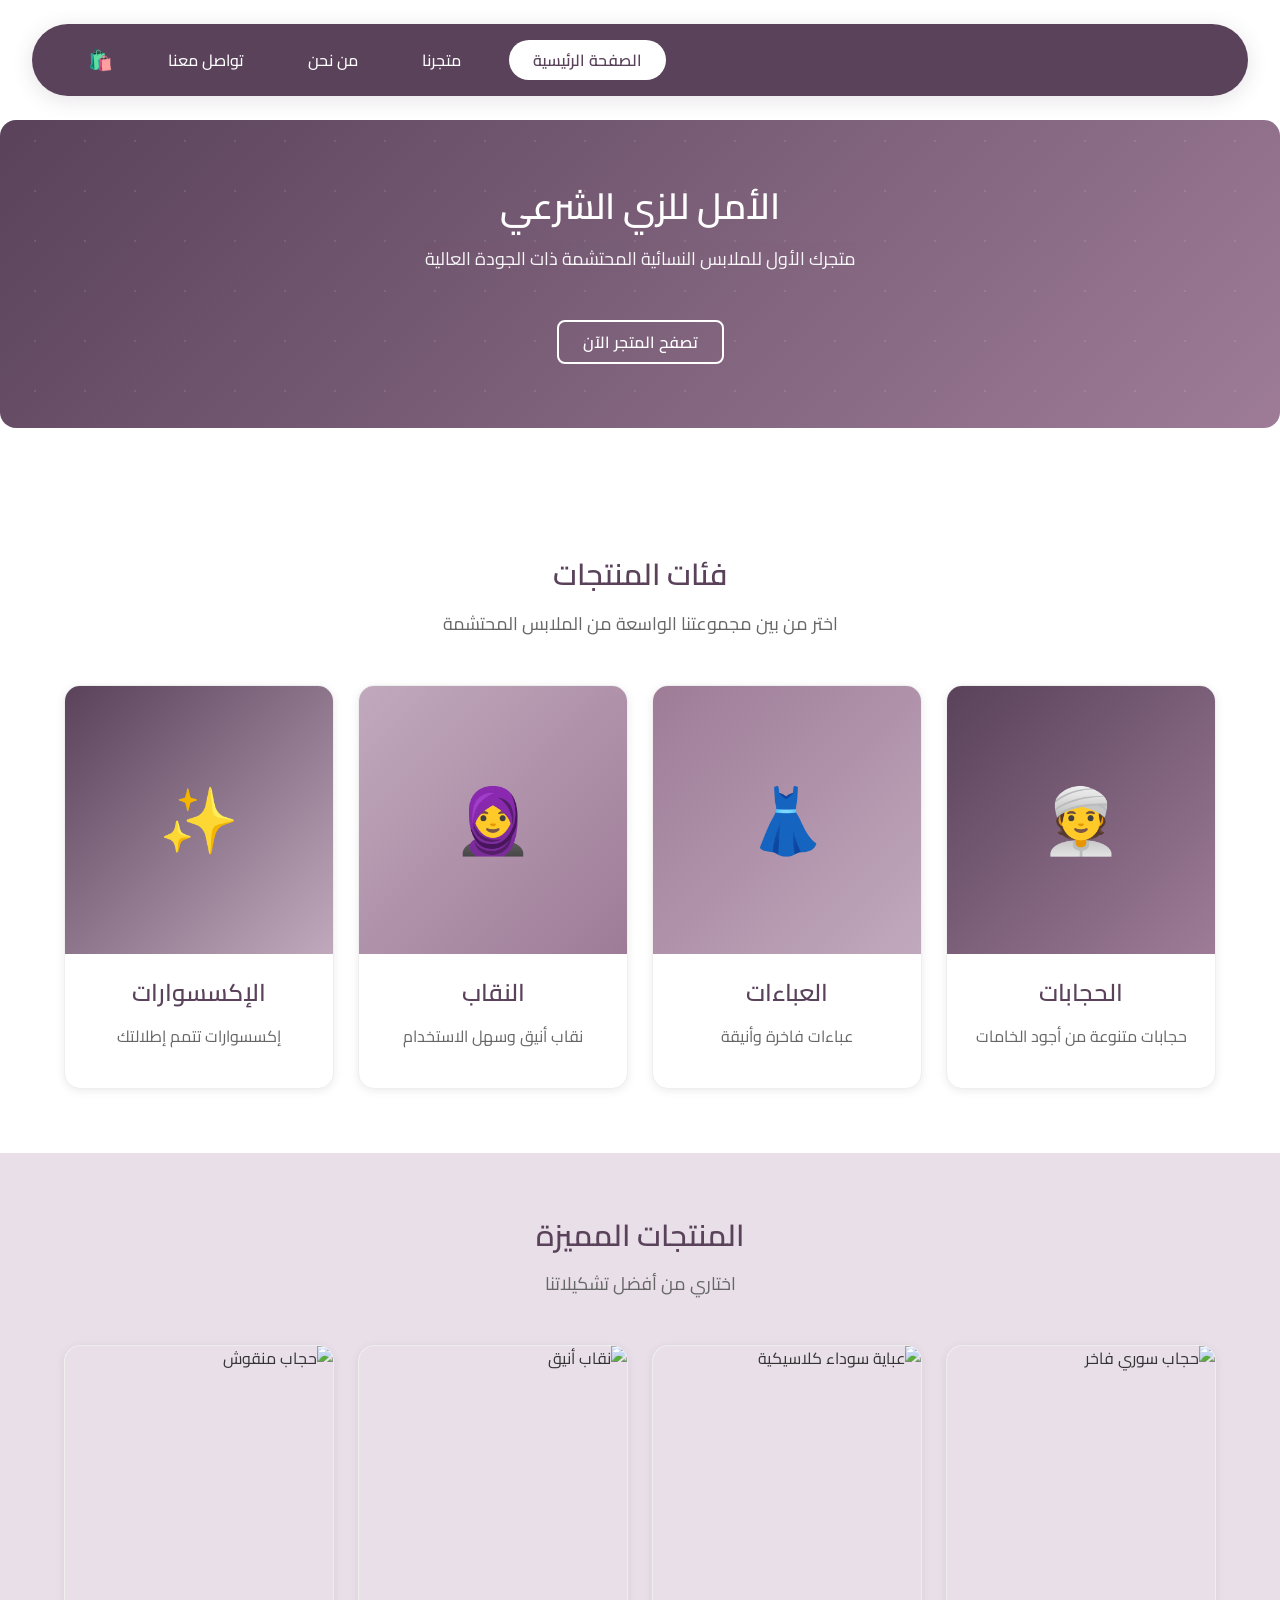
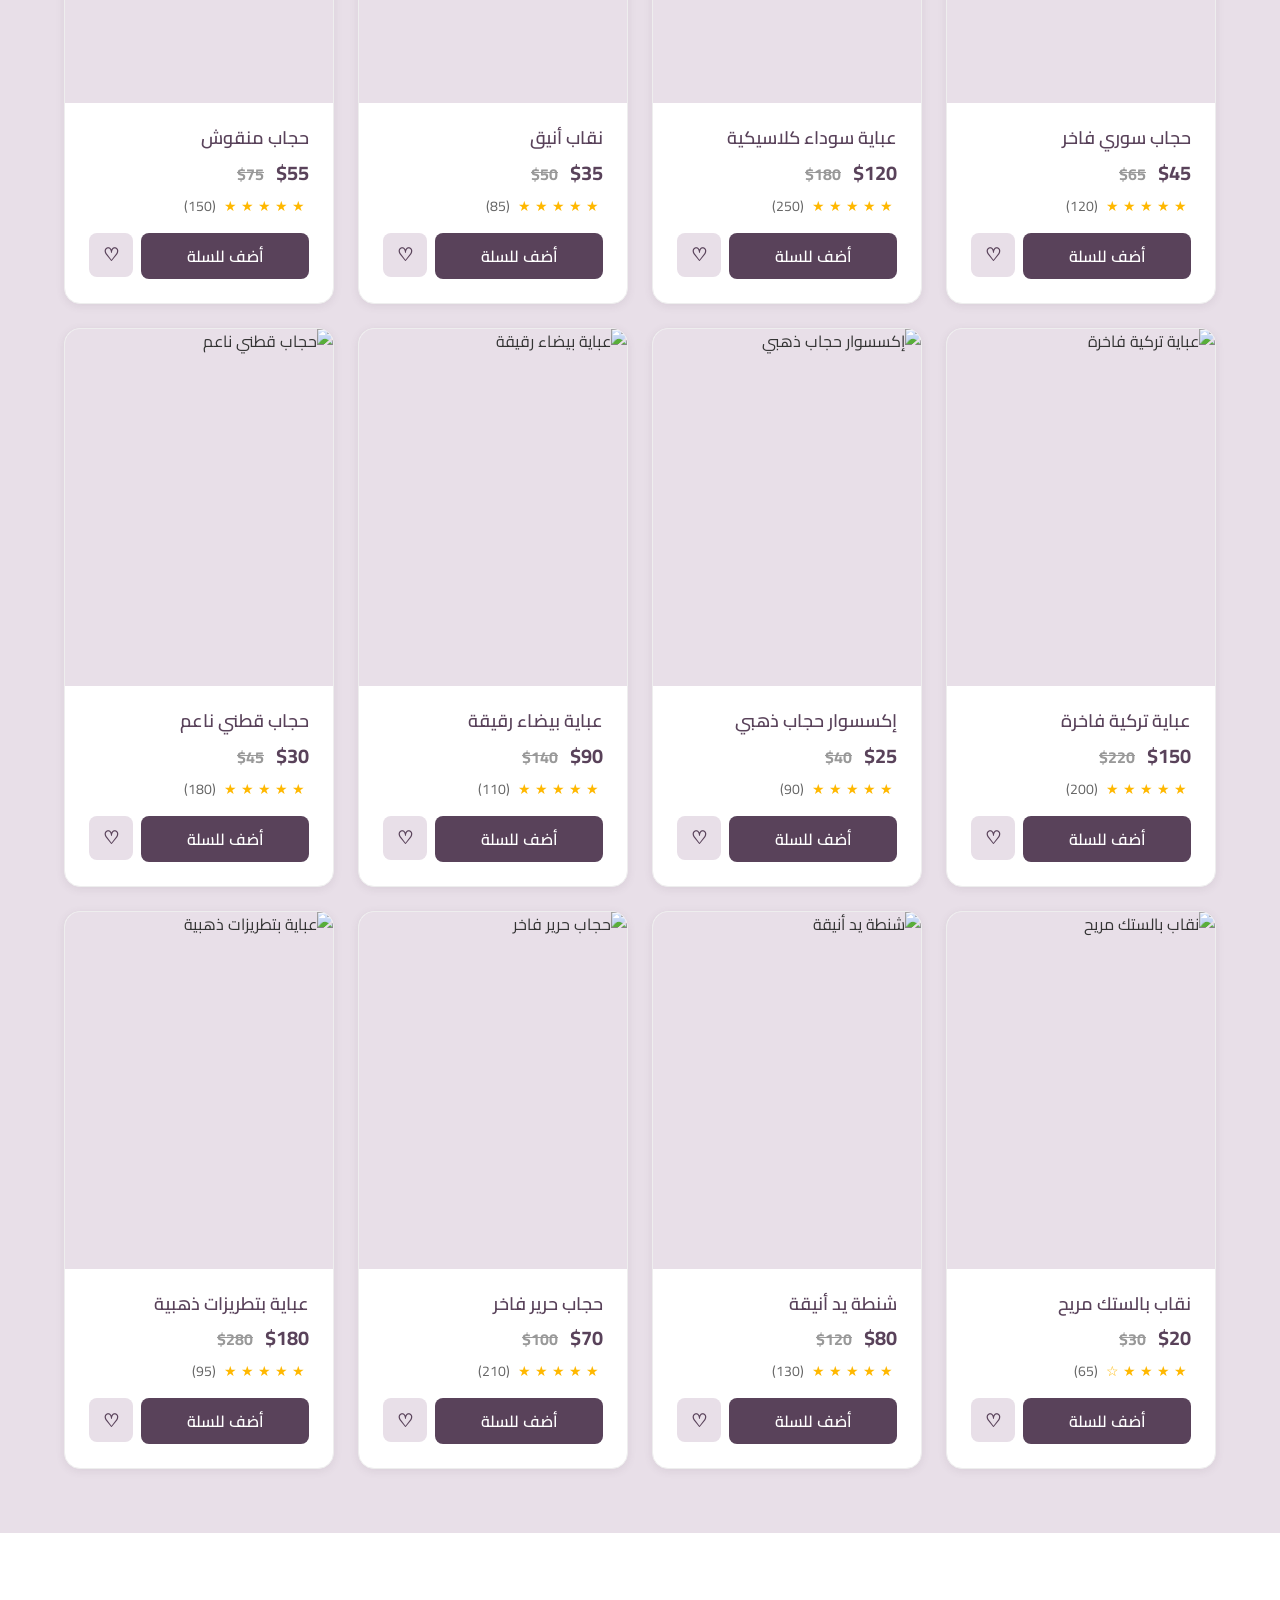
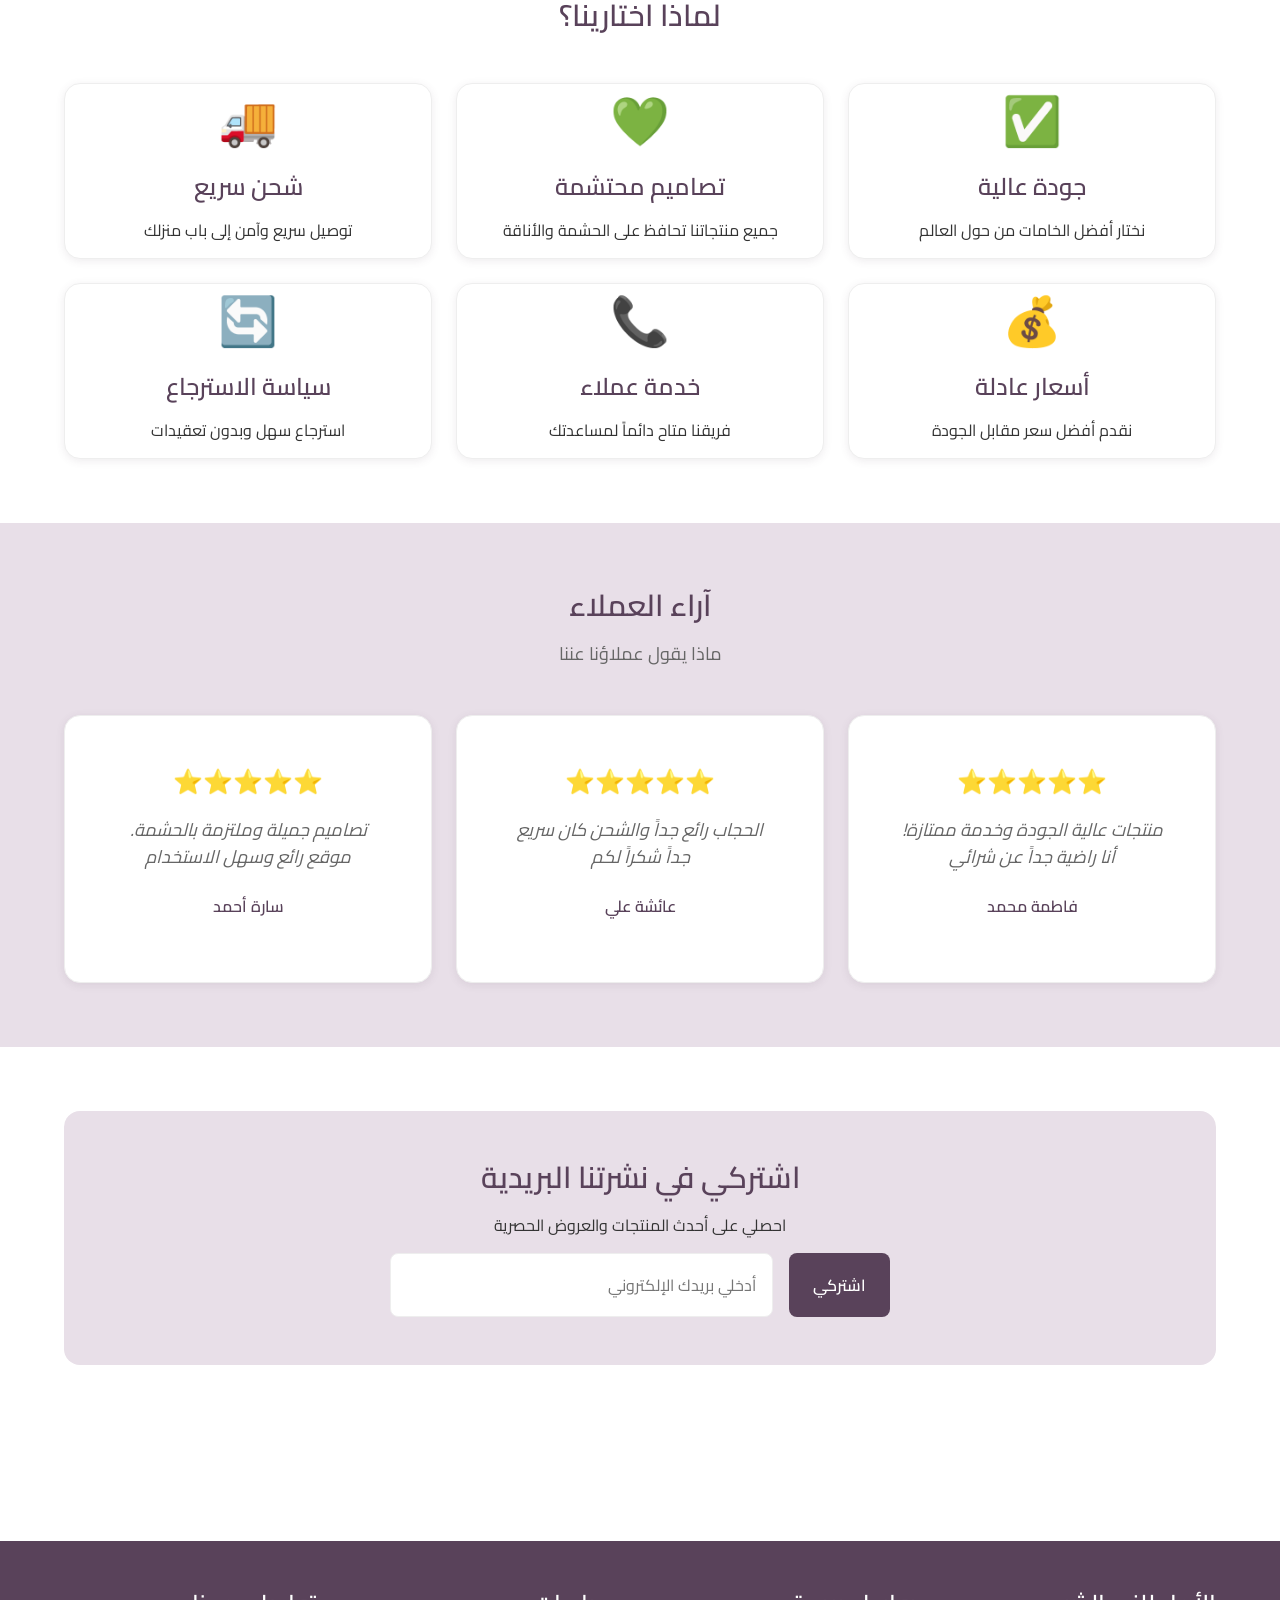
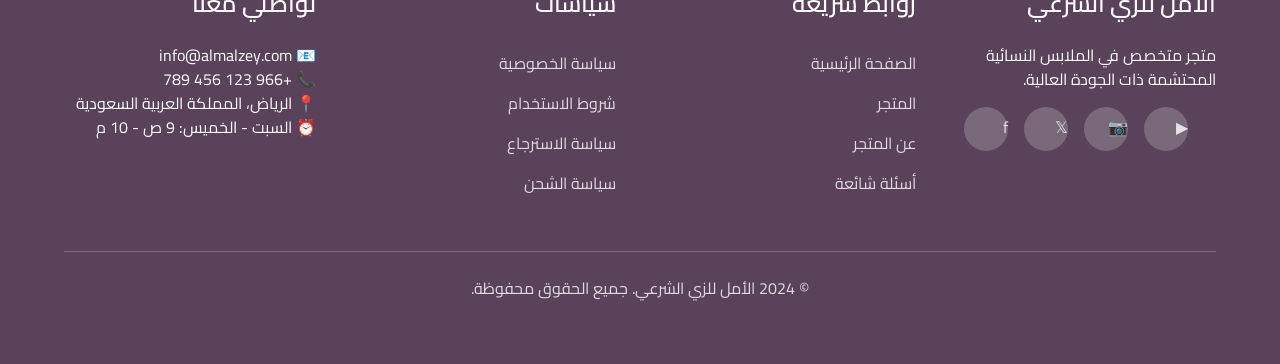
==== index.html @ e80adfd5 "Add main HTML pages: index, shop, product-detail, cart, checkout" ====
<!DOCTYPE html>
<html lang="ar" dir="rtl">
<head>
    <meta charset="UTF-8">
    <meta name="viewport" content="width=device-width, initial-scale=1.0">
    <title>الأمل للزي الشرعي - متجر الملابس النسائية المحتشمة</title>
    <link rel="stylesheet" href="css/styles.css">
</head>
<body>
    <!-- Navbar -->
    <nav class="navbar">
        <div class="navbar-container">
            <div class="navbar-toggle">
                <span></span>
                <span></span>
                <span></span>
            </div>
            <ul class="navbar-menu">
                <li class="navbar-item active">
                    <a href="index.html" class="navbar-link">الصفحة الرئيسية</a>
                </li>
                <li class="navbar-item">
                    <a href="shop.html" class="navbar-link">متجرنا</a>
                </li>
                <li class="navbar-item">
                    <a href="about.html" class="navbar-link">من نحن</a>
                </li>
                <li class="navbar-item">
                    <a href="contact.html" class="navbar-link">تواصل معنا</a>
                </li>
            </ul>
            <div class="cart-icon-wrapper">
                <div class="cart-icon">🛍️</div>
                <div class="cart-count" style="display: none;">0</div>
            </div>
        </div>
    </nav>

    <!-- Hero Section -->
    <section class="hero">
        <div class="container hero-content">
            <h1>الأمل للزي الشرعي</h1>
            <p>متجرك الأول للملابس النسائية المحتشمة ذات الجودة العالية</p>
            <a href="shop.html" class="btn btn-outline" style="color: white; border-color: white; margin-top: 1.5rem;">
                تصفح المتجر الآن
            </a>
        </div>
    </section>

    <!-- Featured Categories -->
    <section class="section">
        <div class="container">
            <div class="section-title">
                <h2>فئات المنتجات</h2>
                <p>اختر من بين مجموعتنا الواسعة من الملابس المحتشمة</p>
            </div>
            <div class="grid grid-4">
                <div class="card" style="text-align: center; cursor: pointer; transition: all 0.3s;" onclick="window.location.href='shop.html?category=hijabs'">
                    <div style="aspect-ratio: 1; background: linear-gradient(135deg, #59425A 0%, #9E7C97 100%); display: flex; align-items: center; justify-content: center; font-size: 4rem;">
                        👳
                    </div>
                    <div class="card-body">
                        <h3>الحجابات</h3>
                        <p style="color: var(--text-light);">حجابات متنوعة من أجود الخامات</p>
                    </div>
                </div>
                <div class="card" style="text-align: center; cursor: pointer; transition: all 0.3s;" onclick="window.location.href='shop.html?category=abayas'">
                    <div style="aspect-ratio: 1; background: linear-gradient(135deg, #9E7C97 0%, #C1A9BD 100%); display: flex; align-items: center; justify-content: center; font-size: 4rem;">
                        👗
                    </div>
                    <div class="card-body">
                        <h3>العباءات</h3>
                        <p style="color: var(--text-light);">عباءات فاخرة وأنيقة</p>
                    </div>
                </div>
                <div class="card" style="text-align: center; cursor: pointer; transition: all 0.3s;" onclick="window.location.href='shop.html?category=niqabs'">
                    <div style="aspect-ratio: 1; background: linear-gradient(135deg, #C1A9BD 0%, #9E7C97 100%); display: flex; align-items: center; justify-content: center; font-size: 4rem;">
                        🧕
                    </div>
                    <div class="card-body">
                        <h3>النقاب</h3>
                        <p style="color: var(--text-light);">نقاب أنيق وسهل الاستخدام</p>
                    </div>
                </div>
                <div class="card" style="text-align: center; cursor: pointer; transition: all 0.3s;" onclick="window.location.href='shop.html?category=accessories'">
                    <div style="aspect-ratio: 1; background: linear-gradient(135deg, #59425A 0%, #C1A9BD 100%); display: flex; align-items: center; justify-content: center; font-size: 4rem;">
                        ✨
                    </div>
                    <div class="card-body">
                        <h3>الإكسسوارات</h3>
                        <p style="color: var(--text-light);">إكسسوارات تتمم إطلالتك</p>
                    </div>
                </div>
            </div>
        </div>
    </section>

    <!-- Featured Products -->
    <section class="section" style="background-color: var(--light-accent);">
        <div class="container">
            <div class="section-title">
                <h2>المنتجات المميزة</h2>
                <p>اختاري من أفضل تشكيلاتنا</p>
            </div>
            <div class="grid grid-4" data-products-container>
                <!-- Will be populated by JavaScript -->
            </div>
        </div>
    </section>

    <!-- Why Choose Us -->
    <section class="section">
        <div class="container">
            <div class="section-title">
                <h2>لماذا اختارينا؟</h2>
            </div>
            <div class="grid grid-3">
                <div class="card" style="text-align: center;">
                    <div style="font-size: 3rem; margin-bottom: 1rem;">✅</div>
                    <h3>جودة عالية</h3>
                    <p>نختار أفضل الخامات من حول العالم</p>
                </div>
                <div class="card" style="text-align: center;">
                    <div style="font-size: 3rem; margin-bottom: 1rem;">💚</div>
                    <h3>تصاميم محتشمة</h3>
                    <p>جميع منتجاتنا تحافظ على الحشمة والأناقة</p>
                </div>
                <div class="card" style="text-align: center;">
                    <div style="font-size: 3rem; margin-bottom: 1rem;">🚚</div>
                    <h3>شحن سريع</h3>
                    <p>توصيل سريع وآمن إلى باب منزلك</p>
                </div>
                <div class="card" style="text-align: center;">
                    <div style="font-size: 3rem; margin-bottom: 1rem;">💰</div>
                    <h3>أسعار عادلة</h3>
                    <p>نقدم أفضل سعر مقابل الجودة</p>
                </div>
                <div class="card" style="text-align: center;">
                    <div style="font-size: 3rem; margin-bottom: 1rem;">📞</div>
                    <h3>خدمة عملاء</h3>
                    <p>فريقنا متاح دائماً لمساعدتك</p>
                </div>
                <div class="card" style="text-align: center;">
                    <div style="font-size: 3rem; margin-bottom: 1rem;">🔄</div>
                    <h3>سياسة الاسترجاع</h3>
                    <p>استرجاع سهل وبدون تعقيدات</p>
                </div>
            </div>
        </div>
    </section>

    <!-- Testimonials -->
    <section class="section" style="background-color: var(--light-accent);">
        <div class="container">
            <div class="section-title">
                <h2>آراء العملاء</h2>
                <p>ماذا يقول عملاؤنا عننا</p>
            </div>
            <div class="grid grid-3">
                <div class="card testimonial-card">
                    <div style="font-size: 1.5rem; margin-bottom: 1rem; color: #FFB800;">⭐⭐⭐⭐⭐</div>
                    <p class="testimonial-text">منتجات عالية الجودة وخدمة ممتازة! أنا راضية جداً عن شرائي</p>
                    <p class="testimonial-author">فاطمة محمد</p>
                </div>
                <div class="card testimonial-card">
                    <div style="font-size: 1.5rem; margin-bottom: 1rem; color: #FFB800;">⭐⭐⭐⭐⭐</div>
                    <p class="testimonial-text">الحجاب رائع جداً والشحن كان سريع جداً شكراً لكم</p>
                    <p class="testimonial-author">عائشة علي</p>
                </div>
                <div class="card testimonial-card">
                    <div style="font-size: 1.5rem; margin-bottom: 1rem; color: #FFB800;">⭐⭐⭐⭐⭐</div>
                    <p class="testimonial-text">تصاميم جميلة وملتزمة بالحشمة. موقع رائع وسهل الاستخدام</p>
                    <p class="testimonial-author">سارة أحمد</p>
                </div>
            </div>
        </div>
    </section>

    <!-- Newsletter -->
    <section class="section">
        <div class="container">
            <div class="newsletter-section">
                <h2>اشتركي في نشرتنا البريدية</h2>
                <p>احصلي على أحدث المنتجات والعروض الحصرية</p>
                <form class="newsletter-form">
                    <input type="email" placeholder="أدخلي بريدك الإلكتروني" required>
                    <button type="submit" class="btn btn-primary">اشتركي</button>
                </form>
            </div>
        </div>
    </section>

    <!-- Footer -->
    <footer>
        <div class="container">
            <div class="footer-content">
                <div class="footer-section">
                    <h3>الأمل للزي الشرعي</h3>
                    <p style="margin-bottom: 1rem;">متجر متخصص في الملابس النسائية المحتشمة ذات الجودة العالية.</p>
                    <div class="social-links">
                        <a href="#" class="social-link">f</a>
                        <a href="#" class="social-link">𝕏</a>
                        <a href="#" class="social-link">📷</a>
                        <a href="#" class="social-link">▶</a>
                    </div>
                </div>
                <div class="footer-section">
                    <h3>روابط سريعة</h3>
                    <ul>
                        <li><a href="index.html">الصفحة الرئيسية</a></li>
                        <li><a href="shop.html">المتجر</a></li>
                        <li><a href="about.html">عن المتجر</a></li>
                        <li><a href="faq.html">أسئلة شائعة</a></li>
                    </ul>
                </div>
                <div class="footer-section">
                    <h3>سياسات</h3>
                    <ul>
                        <li><a href="#">سياسة الخصوصية</a></li>
                        <li><a href="#">شروط الاستخدام</a></li>
                        <li><a href="#">سياسة الاسترجاع</a></li>
                        <li><a href="#">سياسة الشحن</a></li>
                    </ul>
                </div>
                <div class="footer-section">
                    <h3>تواصلي معنا</h3>
                    <ul>
                        <li>📧 info@almalzey.com</li>
                        <li>📞 +966 123 456 789</li>
                        <li>📍 الرياض، المملكة العربية السعودية</li>
                        <li>⏰ السبت - الخميس: 9 ص - 10 م</li>
                    </ul>
                </div>
            </div>
            <div class="footer-bottom">
                <p>&copy; 2024 الأمل للزي الشرعي. جميع الحقوق محفوظة.</p>
            </div>
        </div>
    </footer>

    <script src="js/product-data.js"></script>
    <script src="js/storage.js"></script>
    <script src="js/ui.js"></script>
    <script src="js/filters.js"></script>
    <script src="js/main.js"></script>
</body>
</html>
---- css/styles.css ----
/* Main Stylesheet - Import all CSS files */
@import url('https://fonts.googleapis.com/css2?family=Cairo:wght@400;500;600;700&display=swap');
@import url('variables.css');
@import url('reset.css');
@import url('navbar.css');
@import url('components.css');
@import url('responsive.css');

/* Page-Specific Styles */

/* Hero Section */
.hero {
  background: linear-gradient(135deg, var(--primary-color) 0%, var(--secondary-color) 100%);
  color: white;
  padding: var(--spacing-3xl) var(--spacing-xl);
  text-align: center;
  border-radius: var(--radius-lg);
  margin-bottom: var(--spacing-3xl);
  overflow: hidden;
  position: relative;
}

.hero::before {
  content: '';
  position: absolute;
  top: -50%;
  left: -50%;
  width: 200%;
  height: 200%;
  background: radial-gradient(circle, rgba(255, 255, 255, 0.1) 1px, transparent 1px);
  background-size: 50px 50px;
  animation: moveBackground 20s linear infinite;
}

@keyframes moveBackground {
  0% {
    transform: translate(0, 0);
  }
  100% {
    transform: translate(50px, 50px);
  }
}

.hero-content {
  position: relative;
  z-index: 1;
}

.hero h1 {
  font-size: var(--font-size-4xl);
  margin-bottom: var(--spacing-md);
  color: white;
}

.hero p {
  font-size: var(--font-size-lg);
  margin-bottom: var(--spacing-lg);
  opacity: 0.95;
}

/* Section */
.section {
  padding: var(--spacing-3xl) 0;
}

.section-title {
  text-align: center;
  margin-bottom: var(--spacing-2xl);
}

.section-title h2 {
  margin-bottom: var(--spacing-md);
}

.section-title p {
  color: var(--text-light);
  font-size: var(--font-size-lg);
  max-width: 600px;
  margin: 0 auto;
}

/* Divider */
.divider {
  height: 1px;
  background-color: var(--border-color);
  margin: var(--spacing-2xl) 0;
}

/* Footer */
footer {
  background-color: var(--primary-color);
  color: white;
  padding: var(--spacing-2xl) 0;
  margin-top: var(--spacing-3xl);
}

.footer-content {
  display: grid;
  grid-template-columns: repeat(4, 1fr);
  gap: var(--spacing-2xl);
  margin-bottom: var(--spacing-2xl);
}

.footer-section h3 {
  color: white;
  margin-bottom: var(--spacing-lg);
}

.footer-section ul {
  list-style: none;
}

.footer-section a {
  color: rgba(255, 255, 255, 0.8);
  display: block;
  padding: var(--spacing-sm) 0;
  transition: all var(--transition-base);
}

.footer-section a:hover {
  color: white;
  margin-right: var(--spacing-sm);
}

.social-links {
  display: flex;
  gap: var(--spacing-md);
  flex-direction: row-reverse;
}

.social-link {
  width: 44px;
  height: 44px;
  background-color: rgba(255, 255, 255, 0.2);
  border-radius: 50%;
  display: flex;
  align-items: center;
  justify-content: center;
  color: white;
  transition: all var(--transition-base);
}

.social-link:hover {
  background-color: var(--accent-color);
  transform: translateY(-4px);
}

.footer-bottom {
  border-top: 1px solid rgba(255, 255, 255, 0.2);
  padding-top: var(--spacing-lg);
  text-align: center;
  color: rgba(255, 255, 255, 0.8);
}

/* Newsletter */
.newsletter-section {
  background-color: var(--light-accent);
  padding: var(--spacing-2xl);
  border-radius: var(--radius-lg);
  text-align: center;
  margin-bottom: var(--spacing-2xl);
}

.newsletter-section h2 {
  margin-bottom: var(--spacing-md);
}

.newsletter-form {
  display: flex;
  gap: var(--spacing-md);
  max-width: 500px;
  margin: 0 auto;
  flex-direction: row-reverse;
}

.newsletter-form input {
  flex: 1;
}

.newsletter-form button {
  flex-shrink: 0;
}

/* Carousel */
.carousel {
  position: relative;
  overflow: hidden;
  border-radius: var(--radius-lg);
}

.carousel-items {
  display: flex;
  transition: transform var(--transition-base);
}

.carousel-item {
  min-width: 100%;
  width: 100%;
}

.carousel-controls {
  position: absolute;
  bottom: var(--spacing-lg);
  left: 50%;
  transform: translateX(-50%);
  display: flex;
  gap: var(--spacing-md);
  z-index: 10;
}

.carousel-dot {
  width: 12px;
  height: 12px;
  border-radius: 50%;
  background-color: rgba(255, 255, 255, 0.5);
  cursor: pointer;
  transition: all var(--transition-base);
}

.carousel-dot.active {
  background-color: white;
  transform: scale(1.3);
}

/* Testimonials */
.testimonial-card {
  text-align: center;
  padding: var(--spacing-2xl);
}

.testimonial-text {
  font-style: italic;
  color: var(--text-light);
  margin-bottom: var(--spacing-lg);
  font-size: var(--font-size-lg);
}

.testimonial-author {
  font-weight: 600;
  color: var(--primary-color);
}

/* Breadcrumb */
.breadcrumb {
  display: flex;
  gap: var(--spacing-md);
  margin-bottom: var(--spacing-lg);
  flex-direction: row-reverse;
  font-size: var(--font-size-sm);
}

.breadcrumb a {
  color: var(--primary-color);
  transition: all var(--transition-base);
}

.breadcrumb a:hover {
  text-decoration: underline;
}

.breadcrumb .active {
  color: var(--text-light);
  pointer-events: none;
}

.breadcrumb-sep {
  color: var(--text-light);
}

/* Empty State */
.empty-state {
  text-align: center;
  padding: var(--spacing-3xl) var(--spacing-lg);
}

.empty-state-icon {
  font-size: 64px;
  margin-bottom: var(--spacing-lg);
  opacity: 0.5;
}

.empty-state h2 {
  margin-bottom: var(--spacing-md);
}

.empty-state p {
  color: var(--text-light);
  margin-bottom: var(--spacing-lg);
}

/* Responsive Footer */
@media (max-width: 768px) {
  .footer-content {
    grid-template-columns: repeat(2, 1fr);
    gap: var(--spacing-lg);
  }

  .newsletter-form {
    flex-direction: column;
  }
}

@media (max-width: 480px) {
  .hero {
    padding: var(--spacing-2xl) var(--spacing-lg);
  }

  .hero h1 {
    font-size: var(--font-size-3xl);
  }

  .footer-content {
    grid-template-columns: 1fr;
  }

  .section {
    padding: var(--spacing-2xl) 0;
  }
}
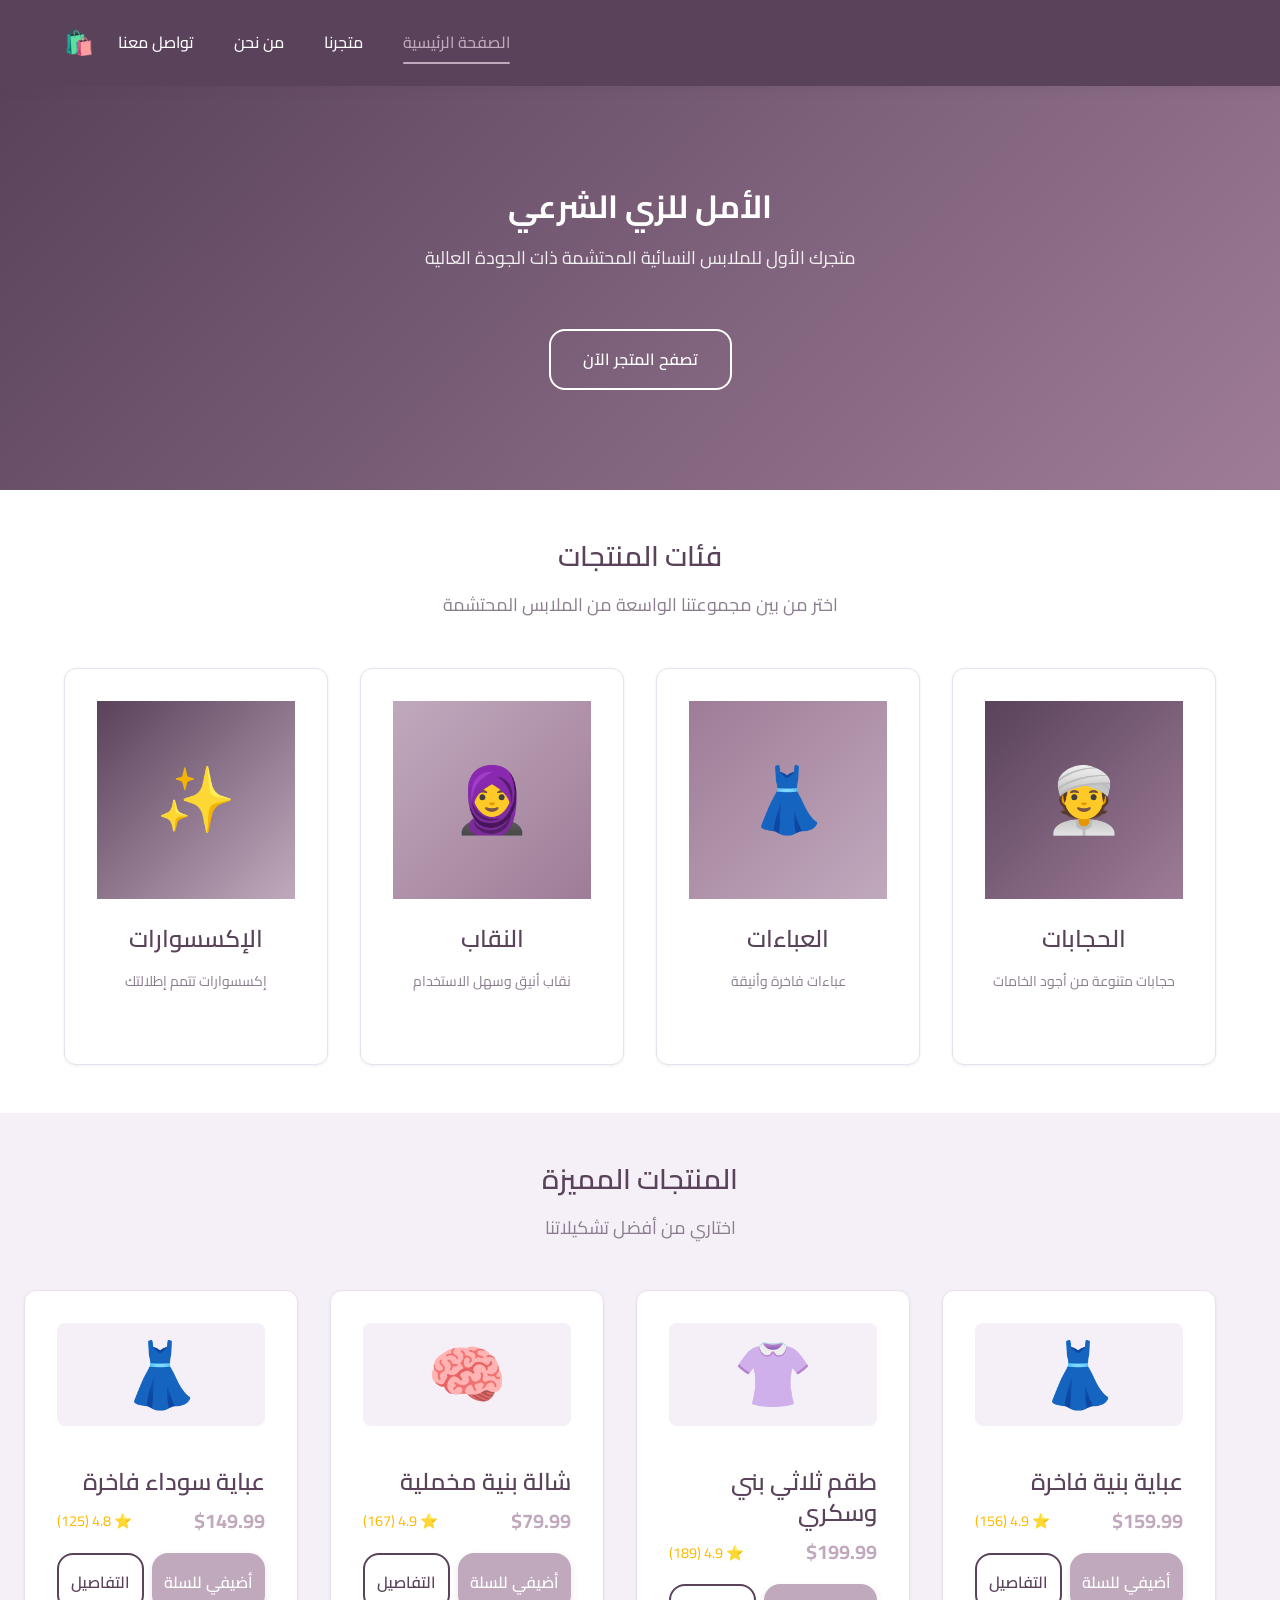
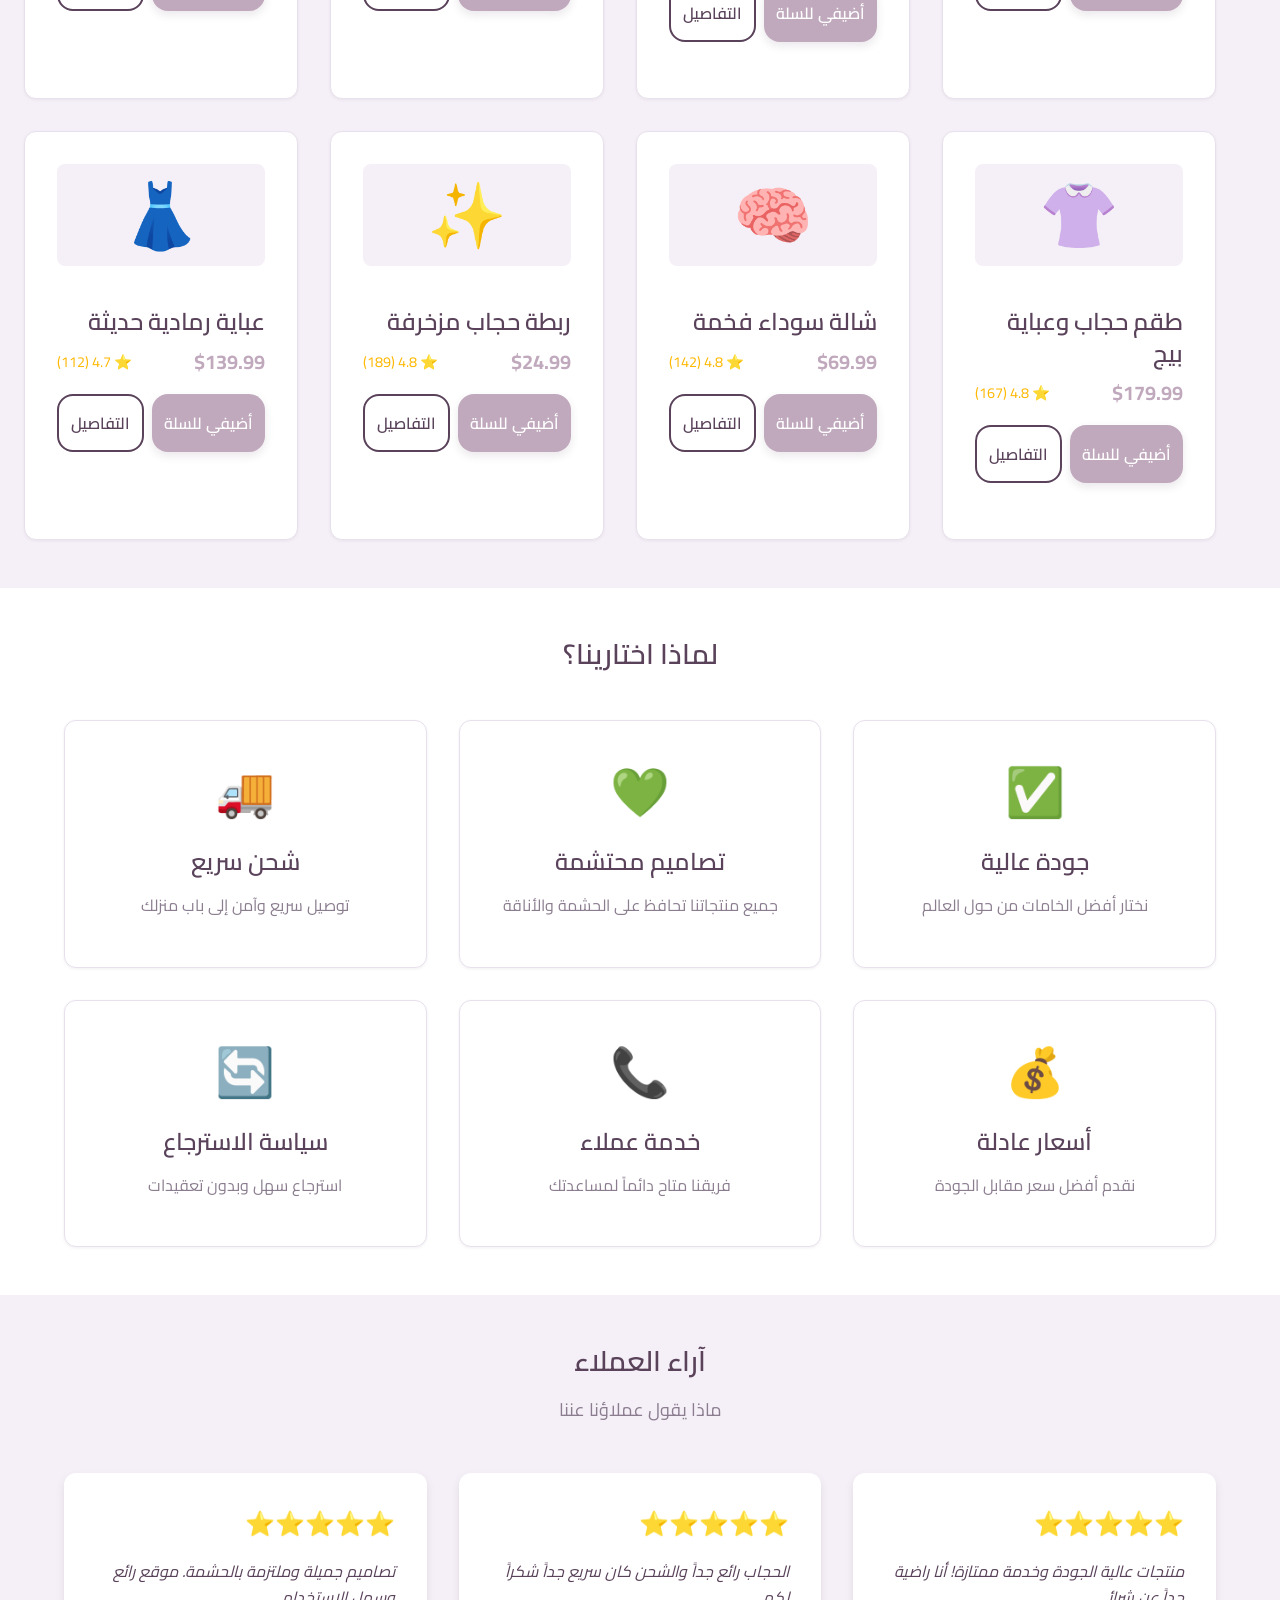
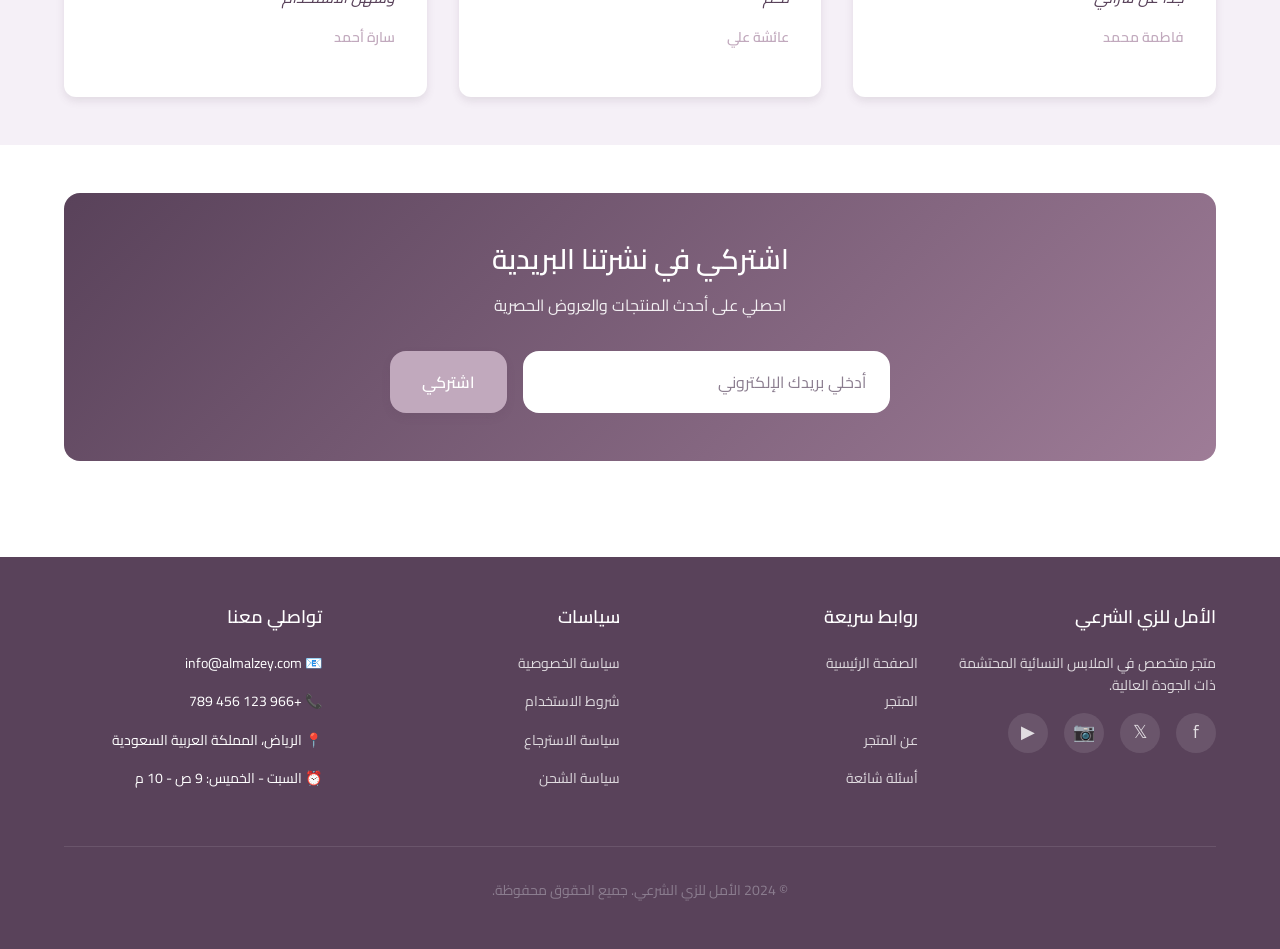
==== commit 64b92184: "Inline shared stylesheet into root HTML pages Co-authored-by: MaiDawood <296734532+MaiDawood@users.n" ====
--- a/index.html
+++ b/index.html
@@ -4,7 +4,903 @@
     <meta charset="UTF-8">
     <meta name="viewport" content="width=device-width, initial-scale=1.0">
     <title>الأمل للزي الشرعي - متجر الملابس النسائية المحتشمة</title>
-    <link rel="stylesheet" href="css/styles.css">
+    <style>
+/* ============================================
+   MODERN MODEST FASHION STORE - CSS STYLING
+   ============================================ */
+
+/* Import Cairo Font from Google Fonts */
+@import url('https://fonts.googleapis.com/css2?family=Cairo:wght@300;400;500;600;700&display=swap');
+
+/* ============================================
+   CSS VARIABLES (Design System)
+   ============================================ */
+:root {
+    /* Colors */
+    --primary-color: #C1A9BD;
+    --main-color: #59425A;
+    --accent-color: #9E7C97;
+    --light-accent: #F5F0F7;
+    --white: #FFFFFF;
+    --text-dark: #59425A;
+    --text-light: #8B7D8F;
+    --border-color: #E8E0EC;
+    --error-color: #E63946;
+    --success-color: #06A77D;
+    
+    /* Typography */
+    --font-family: 'Cairo', sans-serif;
+    --font-size-base: 16px;
+    --font-size-sm: 14px;
+    --font-size-lg: 18px;
+    --font-size-xl: 20px;
+    --font-size-2xl: 24px;
+    --font-size-3xl: 28px;
+    --font-size-4xl: 32px;
+    
+    /* Font Weights */
+    --fw-light: 300;
+    --fw-regular: 400;
+    --fw-medium: 500;
+    --fw-semibold: 600;
+    --fw-bold: 700;
+    
+    /* Spacing */
+    --spacing-xs: 0.25rem;
+    --spacing-sm: 0.5rem;
+    --spacing-md: 1rem;
+    --spacing-lg: 1.5rem;
+    --spacing-xl: 2rem;
+    --spacing-2xl: 2.5rem;
+    --spacing-3xl: 3rem;
+    
+    /* Border Radius */
+    --radius-sm: 4px;
+    --radius-md: 8px;
+    --radius-lg: 12px;
+    --radius-xl: 16px;
+    --radius-full: 9999px;
+    
+    /* Transitions */
+    --transition-fast: 0.2s ease-in-out;
+    --transition-standard: 0.3s ease-in-out;
+    --transition-slow: 0.5s ease-in-out;
+    
+    /* Shadows */
+    --shadow-sm: 0 1px 3px rgba(89, 66, 90, 0.08);
+    --shadow-md: 0 4px 8px rgba(89, 66, 90, 0.12);
+    --shadow-lg: 0 8px 16px rgba(89, 66, 90, 0.15);
+    --shadow-xl: 0 12px 24px rgba(89, 66, 90, 0.2);
+}
+
+/* ============================================
+   GLOBAL STYLES
+   ============================================ */
+* {
+    margin: 0;
+    padding: 0;
+    box-sizing: border-box;
+}
+
+html {
+    scroll-behavior: smooth;
+}
+
+body {
+    font-family: var(--font-family);
+    font-size: var(--font-size-base);
+    line-height: 1.6;
+    color: var(--text-dark);
+    background-color: var(--white);
+    direction: rtl;
+}
+
+/* Remove default link styling */
+a {
+    color: inherit;
+    text-decoration: none;
+    transition: color var(--transition-standard);
+}
+
+a:hover {
+    color: var(--primary-color);
+}
+
+/* ============================================
+   CONTAINER & LAYOUT
+   ============================================ */
+.container {
+    width: 100%;
+    max-width: 1200px;
+    margin: 0 auto;
+    padding: 0 24px;
+}
+
+/* Grid Utilities */
+.grid {
+    display: grid;
+    gap: 2rem;
+}
+
+.grid-2 {
+    grid-template-columns: repeat(2, 1fr);
+}
+
+.grid-3 {
+    grid-template-columns: repeat(3, 1fr);
+}
+
+.grid-4 {
+    grid-template-columns: repeat(4, 1fr);
+}
+
+/* Responsive Grid */
+@media (max-width: 1024px) {
+    .grid-4 {
+        grid-template-columns: repeat(2, 1fr);
+    }
+    
+    .grid-3 {
+        grid-template-columns: repeat(2, 1fr);
+    }
+}
+
+@media (max-width: 768px) {
+    .grid-2,
+    .grid-3,
+    .grid-4 {
+        grid-template-columns: 1fr;
+    }
+    
+    .container {
+        padding: 0 16px;
+    }
+}
+
+/* Spacing Utilities */
+.mt-2xl {
+    margin-top: var(--spacing-2xl);
+}
+
+.mb-2xl {
+    margin-bottom: var(--spacing-2xl);
+}
+
+.mt-3xl {
+    margin-top: var(--spacing-3xl);
+}
+
+.mb-3xl {
+    margin-bottom: var(--spacing-3xl);
+}
+
+/* ============================================
+   TYPOGRAPHY
+   ============================================ */
+h1, h2, h3, h4, h5, h6 {
+    font-weight: var(--fw-semibold);
+    color: var(--text-dark);
+    line-height: 1.3;
+    margin-bottom: var(--spacing-md);
+}
+
+h1 {
+    font-size: var(--font-size-4xl);
+}
+
+h2 {
+    font-size: var(--font-size-3xl);
+}
+
+h3 {
+    font-size: var(--font-size-2xl);
+}
+
+h4 {
+    font-size: var(--font-size-xl);
+}
+
+p {
+    color: var(--text-light);
+    margin-bottom: var(--spacing-md);
+}
+
+/* ============================================
+   BUTTONS
+   ============================================ */
+.btn {
+    display: inline-block;
+    padding: var(--spacing-md) var(--spacing-xl);
+    font-family: var(--font-family);
+    font-size: var(--font-size-base);
+    font-weight: var(--fw-semibold);
+    border: none;
+    border-radius: var(--radius-xl);
+    cursor: pointer;
+    transition: all var(--transition-standard);
+    text-align: center;
+    white-space: nowrap;
+}
+
+.btn:hover {
+    transform: scale(1.05);
+}
+
+.btn:active {
+    transform: scale(0.98);
+}
+
+.btn-primary {
+    background-color: var(--primary-color);
+    color: var(--white);
+    box-shadow: var(--shadow-md);
+}
+
+.btn-primary:hover {
+    background-color: var(--accent-color);
+    box-shadow: var(--shadow-lg);
+}
+
+.btn-outline {
+    background-color: transparent;
+    color: var(--text-dark);
+    border: 2px solid var(--text-dark);
+}
+
+.btn-outline:hover {
+    background-color: var(--light-accent);
+    border-color: var(--primary-color);
+    color: var(--primary-color);
+}
+
+.btn-lg {
+    padding: var(--spacing-lg) var(--spacing-2xl);
+    font-size: var(--font-size-lg);
+}
+
+.btn-sm {
+    padding: var(--spacing-sm) var(--spacing-md);
+    font-size: var(--font-size-sm);
+}
+
+/* ============================================
+   NAVBAR
+   ============================================ */
+.navbar {
+    background-color: var(--main-color);
+    padding: var(--spacing-lg) 0;
+    position: sticky;
+    top: 0;
+    z-index: 1000;
+    box-shadow: var(--shadow-md);
+}
+
+.navbar-container {
+    display: flex;
+    justify-content: space-between;
+    align-items: center;
+    width: 100%;
+    max-width: 1200px;
+    margin: 0 auto;
+    padding: 0 24px;
+}
+
+.navbar-menu {
+    display: flex;
+    list-style: none;
+    gap: var(--spacing-2xl);
+    flex: 1;
+    justify-content: flex-end;
+    align-items: center;
+}
+
+.navbar-item {
+    position: relative;
+}
+
+.navbar-link {
+    color: var(--white);
+    font-weight: var(--fw-medium);
+    font-size: var(--font-size-base);
+    transition: color var(--transition-standard);
+    padding-bottom: var(--spacing-xs);
+}
+
+.navbar-link:hover,
+.navbar-item.active .navbar-link {
+    color: var(--primary-color);
+}
+
+.navbar-item.active .navbar-link::after {
+    content: '';
+    position: absolute;
+    bottom: -8px;
+    right: 0;
+    left: 0;
+    height: 2px;
+    background-color: var(--primary-color);
+    border-radius: 1px;
+}
+
+/* Hamburger Menu */
+.navbar-toggle {
+    display: none;
+    flex-direction: column;
+    gap: 5px;
+    cursor: pointer;
+    order: 1;
+}
+
+.navbar-toggle span {
+    width: 25px;
+    height: 3px;
+    background-color: var(--white);
+    border-radius: 2px;
+    transition: all var(--transition-standard);
+}
+
+/* Cart Icon */
+.cart-icon-wrapper {
+    display: flex;
+    align-items: center;
+    position: relative;
+    margin-right: var(--spacing-lg);
+    cursor: pointer;
+}
+
+.cart-icon {
+    font-size: 1.5rem;
+    transition: transform var(--transition-standard);
+}
+
+.cart-icon:hover {
+    transform: scale(1.1);
+}
+
+.cart-count {
+    position: absolute;
+    top: -8px;
+    right: -8px;
+    background-color: var(--error-color);
+    color: var(--white);
+    border-radius: 50%;
+    width: 24px;
+    height: 24px;
+    display: flex;
+    align-items: center;
+    justify-content: center;
+    font-size: var(--font-size-sm);
+    font-weight: var(--fw-bold);
+}
+
+/* Mobile Responsive Navbar */
+@media (max-width: 768px) {
+    .navbar-toggle {
+        display: flex;
+        order: 3;
+    }
+    
+    .navbar-menu {
+        position: fixed;
+        right: -350px;
+        top: 0;
+        width: 350px;
+        height: 100vh;
+        background-color: var(--main-color);
+        flex-direction: column;
+        gap: var(--spacing-lg);
+        padding: 100px 24px 24px;
+        transition: right var(--transition-standard);
+        justify-content: flex-start;
+        z-index: 999;
+    }
+    
+    .navbar-menu.active {
+        right: 0;
+    }
+    
+    .navbar-item {
+        width: 100%;
+    }
+    
+    .navbar-link {
+        display: block;
+        padding: var(--spacing-md) 0;
+    }
+    
+    .navbar-item.active .navbar-link::after {
+        right: auto;
+        left: 0;
+    }
+    
+    .cart-icon-wrapper {
+        order: 2;
+    }
+}
+
+/* ============================================
+   HERO SECTION
+   ============================================ */
+.hero {
+    background: linear-gradient(135deg, var(--main-color) 0%, var(--accent-color) 100%);
+    padding: 100px 0;
+    color: var(--white);
+    text-align: center;
+}
+
+.hero-content {
+    display: flex;
+    flex-direction: column;
+    align-items: center;
+    justify-content: center;
+}
+
+.hero h1 {
+    color: var(--white);
+    font-size: var(--font-size-4xl);
+    margin-bottom: var(--spacing-md);
+    font-weight: var(--fw-bold);
+}
+
+.hero p {
+    color: rgba(255, 255, 255, 0.9);
+    font-size: var(--font-size-lg);
+    max-width: 600px;
+    margin-bottom: var(--spacing-xl);
+}
+
+@media (max-width: 768px) {
+    .hero {
+        padding: 60px 0;
+    }
+    
+    .hero h1 {
+        font-size: var(--font-size-3xl);
+    }
+    
+    .hero p {
+        font-size: var(--font-size-base);
+    }
+}
+
+/* ============================================
+   SECTIONS
+   ============================================ */
+.section {
+    padding: var(--spacing-3xl) 0;
+}
+
+.section-title {
+    text-align: center;
+    margin-bottom: var(--spacing-3xl);
+}
+
+.section-title h2 {
+    color: var(--text-dark);
+    margin-bottom: var(--spacing-md);
+}
+
+.section-title p {
+    color: var(--text-light);
+    font-size: var(--font-size-lg);
+    max-width: 500px;
+    margin: 0 auto;
+}
+
+/* ============================================
+   CARDS
+   ============================================ */
+.card {
+    background-color: var(--white);
+    border: 1px solid var(--border-color);
+    border-radius: var(--radius-lg);
+    padding: var(--spacing-xl);
+    transition: all var(--transition-standard);
+    box-shadow: var(--shadow-sm);
+}
+
+.card:hover {
+    box-shadow: var(--shadow-md);
+    border-color: var(--primary-color);
+    transform: translateY(-4px);
+}
+
+.card-body {
+    padding: var(--spacing-lg) 0;
+}
+
+.card-body h3 {
+    color: var(--text-dark);
+    margin-bottom: var(--spacing-md);
+}
+
+.card-body p {
+    font-size: var(--font-size-sm);
+    color: var(--text-light);
+}
+
+/* Testimonial Card */
+.testimonial-card {
+    border: none;
+    background-color: var(--white);
+    box-shadow: var(--shadow-md);
+}
+
+.testimonial-text {
+    font-style: italic;
+    color: var(--text-dark);
+    margin-bottom: var(--spacing-md);
+}
+
+.testimonial-author {
+    font-weight: var(--fw-semibold);
+    color: var(--primary-color);
+    font-size: var(--font-size-sm);
+}
+
+/* ============================================
+   FORMS
+   ============================================ */
+.input-group {
+    margin-bottom: var(--spacing-xl);
+}
+
+.input-group label {
+    display: block;
+    margin-bottom: var(--spacing-sm);
+    font-weight: var(--fw-medium);
+    color: var(--text-dark);
+}
+
+.input-group input,
+.input-group textarea,
+.input-group select {
+    width: 100%;
+    padding: var(--spacing-md);
+    border: 1px solid var(--border-color);
+    border-radius: var(--radius-md);
+    font-family: var(--font-family);
+    font-size: var(--font-size-base);
+    color: var(--text-dark);
+    transition: border-color var(--transition-standard);
+}
+
+.input-group input:focus,
+.input-group textarea:focus,
+.input-group select:focus {
+    outline: none;
+    border-color: var(--primary-color);
+    box-shadow: 0 0 0 3px rgba(193, 169, 189, 0.1);
+}
+
+.input-group textarea {
+    resize: vertical;
+}
+
+/* ============================================
+   NEWSLETTER SECTION
+   ============================================ */
+.newsletter-section {
+    background: linear-gradient(135deg, var(--main-color) 0%, var(--accent-color) 100%);
+    padding: var(--spacing-3xl);
+    border-radius: var(--radius-xl);
+    color: var(--white);
+    text-align: center;
+}
+
+.newsletter-section h2 {
+    color: var(--white);
+    margin-bottom: var(--spacing-md);
+}
+
+.newsletter-section p {
+    color: rgba(255, 255, 255, 0.9);
+    margin-bottom: var(--spacing-xl);
+}
+
+.newsletter-form {
+    display: flex;
+    gap: var(--spacing-md);
+    max-width: 500px;
+    margin: 0 auto;
+    flex-wrap: wrap;
+    justify-content: center;
+}
+
+.newsletter-form input {
+    flex: 1;
+    min-width: 250px;
+    padding: var(--spacing-md) var(--spacing-lg);
+    border: none;
+    border-radius: var(--radius-xl);
+    font-family: var(--font-family);
+    font-size: var(--font-size-base);
+}
+
+.newsletter-form input::placeholder {
+    color: var(--text-light);
+}
+
+.newsletter-form .btn {
+    white-space: nowrap;
+}
+
+@media (max-width: 600px) {
+    .newsletter-form {
+        flex-direction: column;
+    }
+    
+    .newsletter-form input {
+        min-width: 100%;
+    }
+}
+
+/* ============================================
+   BREADCRUMB
+   ============================================ */
+.breadcrumb {
+    display: flex;
+    gap: var(--spacing-md);
+    align-items: center;
+    font-size: var(--font-size-sm);
+    color: var(--text-light);
+}
+
+.breadcrumb-sep {
+    color: var(--border-color);
+}
+
+.breadcrumb a {
+    color: var(--primary-color);
+    transition: color var(--transition-standard);
+}
+
+.breadcrumb a:hover {
+    color: var(--main-color);
+}
+
+.breadcrumb .active {
+    color: var(--text-dark);
+    font-weight: var(--fw-semibold);
+}
+
+/* ============================================
+   FOOTER
+   ============================================ */
+footer {
+    background-color: var(--main-color);
+    color: var(--white);
+    padding: var(--spacing-3xl) 0 var(--spacing-xl);
+    margin-top: var(--spacing-3xl);
+}
+
+.footer-content {
+    display: grid;
+    grid-template-columns: repeat(4, 1fr);
+    gap: var(--spacing-2xl);
+    margin-bottom: var(--spacing-2xl);
+}
+
+.footer-section h3 {
+    color: var(--white);
+    margin-bottom: var(--spacing-lg);
+    font-size: var(--font-size-lg);
+}
+
+.footer-section p {
+    color: rgba(255, 255, 255, 0.8);
+    font-size: var(--font-size-sm);
+}
+
+.footer-section ul {
+    list-style: none;
+}
+
+.footer-section ul li {
+    margin-bottom: var(--spacing-md);
+    font-size: var(--font-size-sm);
+}
+
+.footer-section a {
+    color: rgba(255, 255, 255, 0.8);
+    transition: color var(--transition-standard);
+}
+
+.footer-section a:hover {
+    color: var(--primary-color);
+}
+
+/* Social Links */
+.social-links {
+    display: flex;
+    gap: var(--spacing-md);
+}
+
+.social-link {
+    display: inline-flex;
+    align-items: center;
+    justify-content: center;
+    width: 40px;
+    height: 40px;
+    background-color: rgba(255, 255, 255, 0.1);
+    border-radius: 50%;
+    font-size: var(--font-size-lg);
+    transition: all var(--transition-standard);
+}
+
+.social-link:hover {
+    background-color: var(--primary-color);
+    transform: translateY(-3px);
+}
+
+.footer-bottom {
+    text-align: center;
+    padding-top: var(--spacing-xl);
+    border-top: 1px solid rgba(255, 255, 255, 0.1);
+    color: rgba(255, 255, 255, 0.7);
+    font-size: var(--font-size-sm);
+}
+
+@media (max-width: 1024px) {
+    .footer-content {
+        grid-template-columns: repeat(2, 1fr);
+    }
+}
+
+@media (max-width: 768px) {
+    .footer-content {
+        grid-template-columns: 1fr;
+        gap: var(--spacing-xl);
+    }
+}
+
+/* ============================================
+   RESPONSIVE DESIGN
+   ============================================ */
+@media (max-width: 1024px) {
+    :root {
+        --font-size-base: 15px;
+        --font-size-xl: 18px;
+        --font-size-2xl: 22px;
+        --font-size-3xl: 26px;
+        --font-size-4xl: 30px;
+    }
+    
+    .grid-4 {
+        grid-template-columns: repeat(2, 1fr);
+    }
+}
+
+@media (max-width: 768px) {
+    :root {
+        --font-size-base: 14px;
+        --font-size-xl: 16px;
+        --font-size-2xl: 20px;
+        --font-size-3xl: 24px;
+        --font-size-4xl: 28px;
+        --spacing-lg: 1.25rem;
+        --spacing-xl: 1.5rem;
+        --spacing-2xl: 2rem;
+    }
+    
+    h1 {
+        font-size: var(--font-size-3xl);
+    }
+    
+    .section {
+        padding: var(--spacing-2xl) 0;
+    }
+    
+    .card {
+        padding: var(--spacing-lg);
+    }
+    
+    .newsletter-section {
+        padding: var(--spacing-2xl);
+    }
+}
+
+@media (max-width: 480px) {
+    :root {
+        --spacing-md: 0.875rem;
+        --spacing-lg: 1rem;
+        --spacing-xl: 1.25rem;
+        --spacing-2xl: 1.5rem;
+    }
+    
+    .grid-2,
+    .grid-3,
+    .grid-4 {
+        gap: var(--spacing-lg);
+    }
+    
+    .btn {
+        padding: var(--spacing-md) var(--spacing-lg);
+        font-size: var(--font-size-sm);
+    }
+    
+    h1 {
+        font-size: var(--font-size-2xl);
+    }
+    
+    h2 {
+        font-size: var(--font-size-xl);
+    }
+}
+
+/* ============================================
+   UTILITY CLASSES
+   ============================================ */
+.text-center {
+    text-align: center;
+}
+
+.text-right {
+    text-align: right;
+}
+
+.text-left {
+    text-align: left;
+}
+
+.flex {
+    display: flex;
+}
+
+.flex-center {
+    display: flex;
+    align-items: center;
+    justify-content: center;
+}
+
+.justify-between {
+    display: flex;
+    justify-content: space-between;
+    align-items: center;
+}
+
+.gap-md {
+    gap: var(--spacing-md);
+}
+
+.gap-lg {
+    gap: var(--spacing-lg);
+}
+
+/* ============================================
+   ANIMATIONS
+   ============================================ */
+@keyframes fadeIn {
+    from {
+        opacity: 0;
+        transform: translateY(10px);
+    }
+    to {
+        opacity: 1;
+        transform: translateY(0);
+    }
+}
+
+@keyframes slideInRight {
+    from {
+        opacity: 0;
+        transform: translateX(20px);
+    }
+    to {
+        opacity: 1;
+        transform: translateX(0);
+    }
+}
+
+.fade-in {
+    animation: fadeIn var(--transition-standard);
+}
+
+.slide-in-right {
+    animation: slideInRight var(--transition-standard);
+}
+
+</style>
 </head>
 <body>
     <!-- Navbar -->
